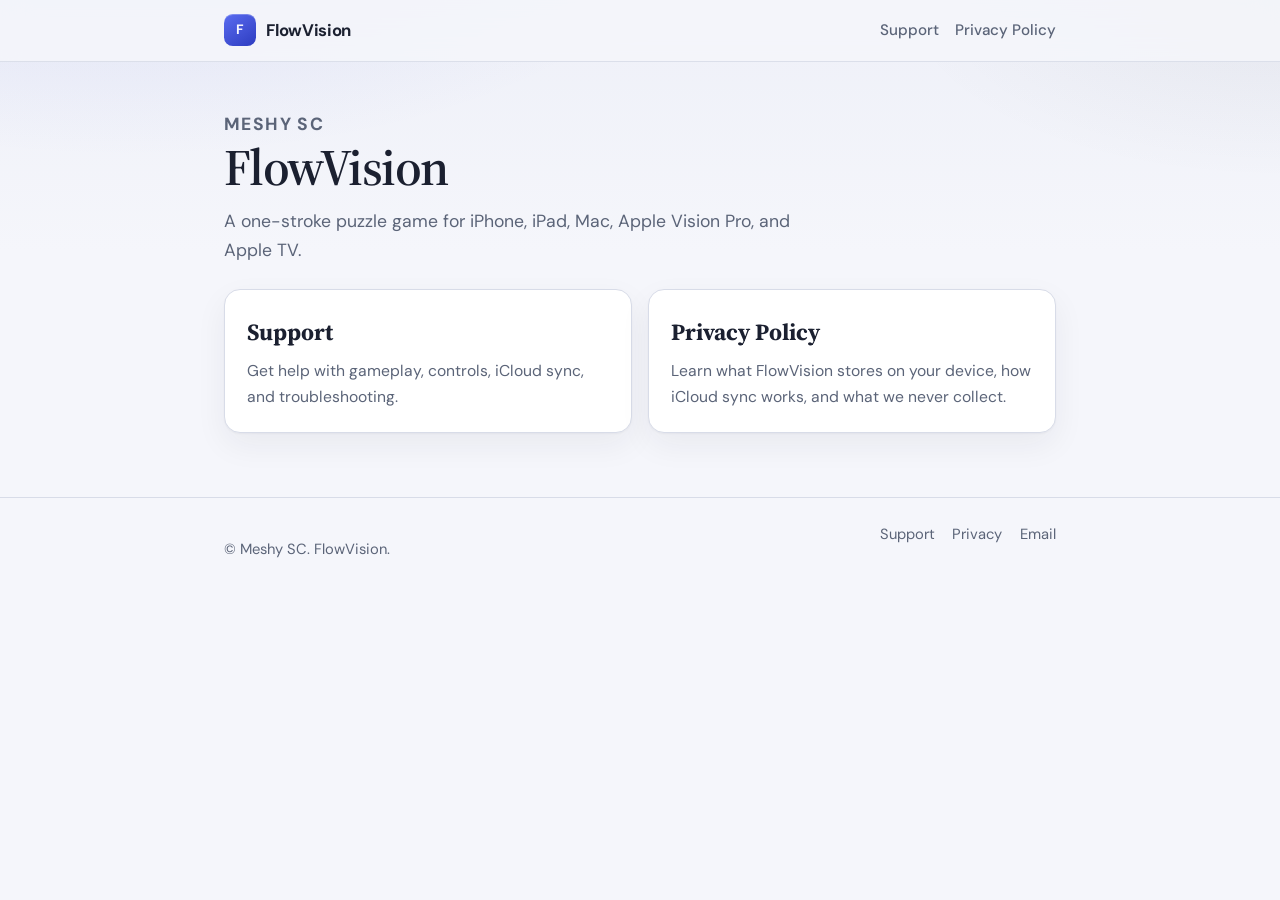
==== docs/index.html @ 8ba5e46c "Add GitHub Pages support and privacy sites for App Store review. Co-authored-by: Cursor <cursoragent" ====
<!DOCTYPE html>
<html lang="en">
<head>
  <meta charset="utf-8">
  <meta name="viewport" content="width=device-width, initial-scale=1">
  <title>FlowVision</title>
  <meta name="description" content="Support and privacy information for FlowVision, a one-stroke puzzle game by Meshy SC.">
  <link rel="preconnect" href="https://fonts.googleapis.com">
  <link rel="preconnect" href="https://fonts.gstatic.com" crossorigin>
  <link href="https://fonts.googleapis.com/css2?family=DM+Sans:ital,opsz,wght@0,9..40,400;0,9..40,500;0,9..40,700;1,9..40,400&family=Source+Serif+4:opsz,wght@8..60,600&display=swap" rel="stylesheet">
  <link rel="stylesheet" href="styles.css">
</head>
<body>
  <header class="site-header">
    <div class="header-inner">
      <a class="brand" href="./">
        <span class="brand-mark" aria-hidden="true">F</span>
        <span>FlowVision</span>
      </a>
      <nav class="nav" aria-label="Primary">
        <a href="support/">Support</a>
        <a href="privacy/">Privacy Policy</a>
      </nav>
    </div>
  </header>

  <main>
    <section class="hero">
      <p class="eyebrow">Meshy SC</p>
      <h1>FlowVision</h1>
      <p>A one-stroke puzzle game for iPhone, iPad, Mac, Apple Vision Pro, and Apple TV.</p>
    </section>

    <div class="card-grid">
      <a class="card" href="support/">
        <h2>Support</h2>
        <p>Get help with gameplay, controls, iCloud sync, and troubleshooting.</p>
      </a>
      <a class="card" href="privacy/">
        <h2>Privacy Policy</h2>
        <p>Learn what FlowVision stores on your device, how iCloud sync works, and what we never collect.</p>
      </a>
    </div>
  </main>

  <footer class="site-footer">
    <div class="footer-inner">
      <p>© Meshy SC. FlowVision.</p>
      <div class="footer-links">
        <a href="support/">Support</a>
        <a href="privacy/">Privacy</a>
        <a href="mailto:davinci.dalhi@gmail.com">Email</a>
      </div>
    </div>
  </footer>
</body>
</html>
---- docs/styles.css ----
:root {
  --bg: #f5f6fb;
  --bg-accent: #eef0f8;
  --surface: #ffffff;
  --ink: #1b2030;
  --muted: #5b6478;
  --line: #d8dce8;
  --accent: #3d4fd8;
  --accent-soft: #e8ebfb;
  --shadow: 0 1px 2px rgba(27, 32, 48, 0.04), 0 12px 32px rgba(27, 32, 48, 0.06);
  --radius: 16px;
  --font: "Source Serif 4", "Iowan Old Style", "Palatino Linotype", Palatino, Georgia, serif;
  --sans: "DM Sans", "Avenir Next", "Segoe UI", sans-serif;
}

*,
*::before,
*::after {
  box-sizing: border-box;
}

html {
  scroll-behavior: smooth;
}

body {
  margin: 0;
  min-height: 100vh;
  color: var(--ink);
  font-family: var(--sans);
  font-size: 1.05rem;
  line-height: 1.65;
  background:
    radial-gradient(ellipse 80% 50% at 10% -10%, rgba(61, 79, 216, 0.10), transparent 55%),
    radial-gradient(ellipse 60% 40% at 100% 0%, rgba(27, 32, 48, 0.05), transparent 50%),
    linear-gradient(180deg, var(--bg-accent) 0%, var(--bg) 28%, var(--bg) 100%);
}

a {
  color: var(--accent);
  text-decoration-thickness: 1px;
  text-underline-offset: 0.18em;
}

a:hover {
  color: #2a38b0;
}

.site-header {
  position: sticky;
  top: 0;
  z-index: 10;
  backdrop-filter: blur(14px);
  background: rgba(245, 246, 251, 0.86);
  border-bottom: 1px solid rgba(216, 220, 232, 0.85);
}

.header-inner,
.footer-inner,
.hero,
.content,
.card-grid {
  width: min(100% - 2rem, 52rem);
  margin-inline: auto;
}

.header-inner {
  display: flex;
  align-items: center;
  justify-content: space-between;
  gap: 1rem;
  padding: 0.9rem 0;
}

.brand {
  display: inline-flex;
  align-items: center;
  gap: 0.65rem;
  color: var(--ink);
  text-decoration: none;
  font-weight: 700;
  letter-spacing: -0.02em;
}

.brand-mark {
  display: grid;
  place-items: center;
  width: 2rem;
  height: 2rem;
  border-radius: 0.55rem;
  background: linear-gradient(145deg, #5a6cf0, #2d3cc0);
  color: #f6f7ff;
  font-size: 0.85rem;
  font-weight: 700;
  box-shadow: inset 0 1px 0 rgba(255, 255, 255, 0.25);
}

.nav {
  display: flex;
  flex-wrap: wrap;
  gap: 0.35rem 1rem;
  font-size: 0.95rem;
}

.nav a {
  color: var(--muted);
  text-decoration: none;
  font-weight: 500;
}

.nav a:hover,
.nav a[aria-current="page"] {
  color: var(--accent);
}

.hero {
  padding: 3rem 0 1.5rem;
}

.eyebrow {
  margin: 0 0 0.75rem;
  color: var(--accent);
  font-size: 0.82rem;
  font-weight: 700;
  letter-spacing: 0.08em;
  text-transform: uppercase;
}

.hero h1 {
  margin: 0 0 0.75rem;
  max-width: 18ch;
  font-family: var(--font);
  font-size: clamp(2.2rem, 5vw, 3.2rem);
  font-weight: 600;
  line-height: 1.1;
  letter-spacing: -0.03em;
}

.hero p {
  margin: 0;
  max-width: 38rem;
  color: var(--muted);
  font-size: 1.1rem;
}

.meta {
  margin-top: 1rem;
  color: var(--muted);
  font-size: 0.95rem;
}

.content {
  padding: 0 0 4rem;
}

.panel {
  background: var(--surface);
  border: 1px solid var(--line);
  border-radius: var(--radius);
  box-shadow: var(--shadow);
  padding: clamp(1.4rem, 3vw, 2.2rem);
}

.panel + .panel {
  margin-top: 1.25rem;
}

.panel h2 {
  margin: 0 0 0.85rem;
  font-family: var(--font);
  font-size: 1.55rem;
  font-weight: 600;
  letter-spacing: -0.02em;
}

.panel h3 {
  margin: 1.4rem 0 0.55rem;
  font-size: 1.05rem;
  font-weight: 700;
}

.panel h3:first-of-type {
  margin-top: 0.4rem;
}

.panel p,
.panel li {
  color: #2a3144;
}

.panel p:first-of-type {
  margin-top: 0;
}

.panel ul,
.panel ol {
  margin: 0.6rem 0 0;
  padding-left: 1.2rem;
}

.panel li + li {
  margin-top: 0.35rem;
}

.email {
  display: inline-block;
  margin: 0.35rem 0 0.75rem;
  padding: 0.55rem 0.9rem;
  border-radius: 999px;
  background: var(--accent-soft);
  color: var(--accent);
  font-weight: 700;
  text-decoration: none;
}

.email:hover {
  background: #d9def8;
}

.faq details {
  border-top: 1px solid var(--line);
  padding: 0.95rem 0;
}

.faq details:first-of-type {
  border-top: 0;
  padding-top: 0;
}

.faq summary {
  cursor: pointer;
  list-style: none;
  font-weight: 650;
  color: var(--ink);
}

.faq summary::-webkit-details-marker {
  display: none;
}

.faq summary::after {
  content: "+";
  float: right;
  color: var(--accent);
  font-weight: 700;
}

.faq details[open] summary::after {
  content: "–";
}

.faq details p,
.faq details ul,
.faq details ol {
  margin: 0.65rem 0 0;
  color: var(--muted);
}

.faq details li {
  color: var(--muted);
}

.card-grid {
  display: grid;
  grid-template-columns: repeat(auto-fit, minmax(15rem, 1fr));
  gap: 1rem;
  padding: 0 0 4rem;
}

.card {
  display: block;
  padding: 1.4rem 1.35rem;
  border: 1px solid var(--line);
  border-radius: var(--radius);
  background: var(--surface);
  box-shadow: var(--shadow);
  color: inherit;
  text-decoration: none;
  transition: transform 0.2s ease, border-color 0.2s ease;
}

.card:hover {
  transform: translateY(-2px);
  border-color: #b8c0e8;
  color: inherit;
}

.card h2 {
  margin: 0 0 0.45rem;
  font-family: var(--font);
  font-size: 1.45rem;
}

.card p {
  margin: 0;
  color: var(--muted);
  font-size: 0.98rem;
}

.table-wrap {
  overflow-x: auto;
  margin-top: 0.75rem;
}

table {
  width: 100%;
  border-collapse: collapse;
  font-size: 0.98rem;
}

th,
td {
  padding: 0.7rem 0.75rem;
  border: 1px solid var(--line);
  text-align: left;
  vertical-align: top;
}

th {
  background: var(--accent-soft);
  font-weight: 700;
}

.site-footer {
  border-top: 1px solid var(--line);
  padding: 1.5rem 0 2.5rem;
  color: var(--muted);
  font-size: 0.92rem;
}

.footer-inner {
  display: flex;
  flex-wrap: wrap;
  justify-content: space-between;
  gap: 0.75rem 1.5rem;
}

.footer-links {
  display: flex;
  flex-wrap: wrap;
  gap: 0.85rem 1.1rem;
}

.footer-links a {
  color: var(--muted);
  text-decoration: none;
}

.footer-links a:hover {
  color: var(--accent);
}

@media (max-width: 640px) {
  .header-inner {
    align-items: flex-start;
    flex-direction: column;
  }

  .hero {
    padding-top: 2.2rem;
  }
}
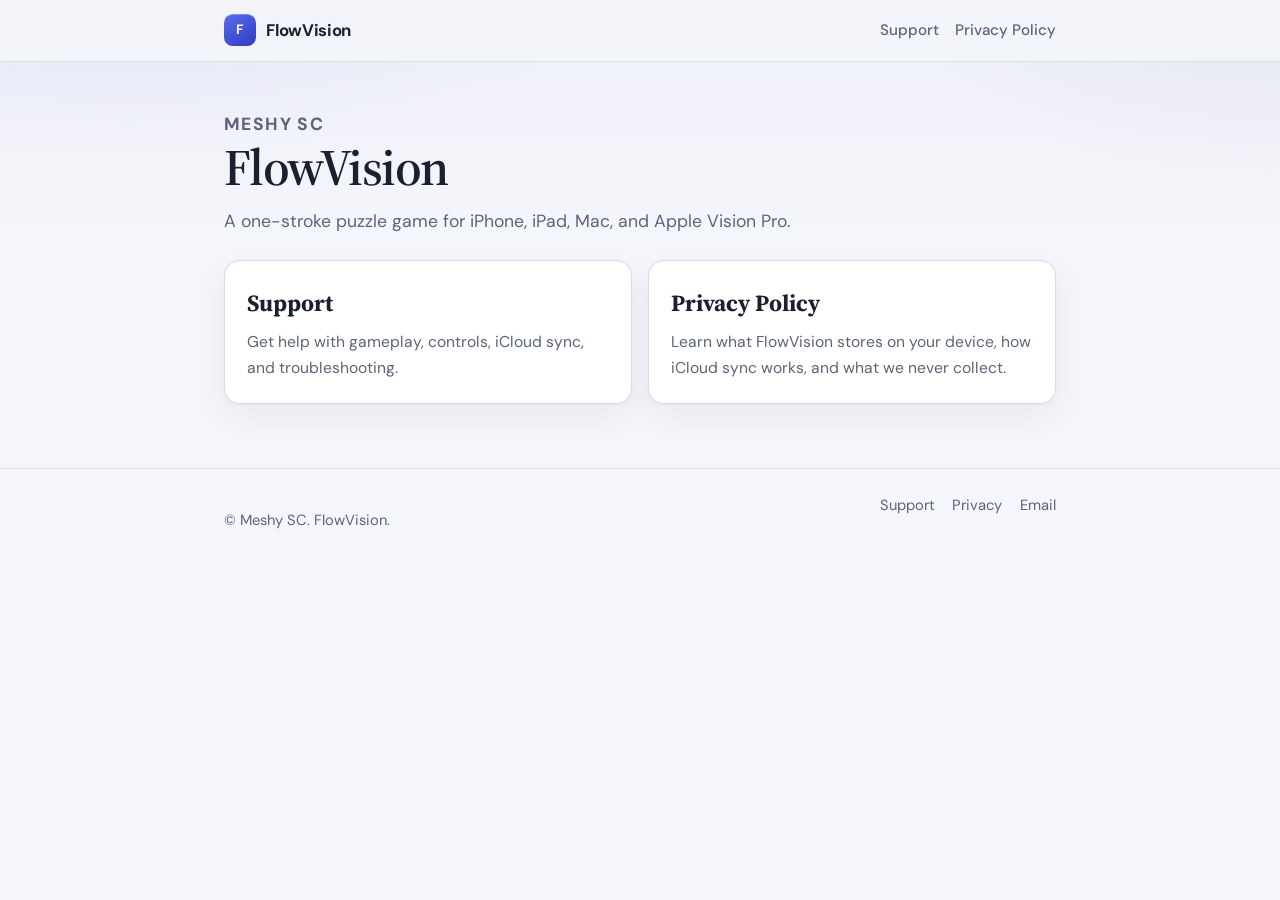
==== commit e1ea6750: "Remove Apple TV privacy pages and mentions. Co-authored-by: Cursor <cursoragent@cursor.com>" ====
--- a/docs/index.html
+++ b/docs/index.html
@@ -28,7 +28,7 @@
     <section class="hero">
       <p class="eyebrow">Meshy SC</p>
       <h1>FlowVision</h1>
-      <p>A one-stroke puzzle game for iPhone, iPad, Mac, Apple Vision Pro, and Apple TV.</p>
+      <p>A one-stroke puzzle game for iPhone, iPad, Mac, and Apple Vision Pro.</p>
     </section>
 
     <div class="card-grid">
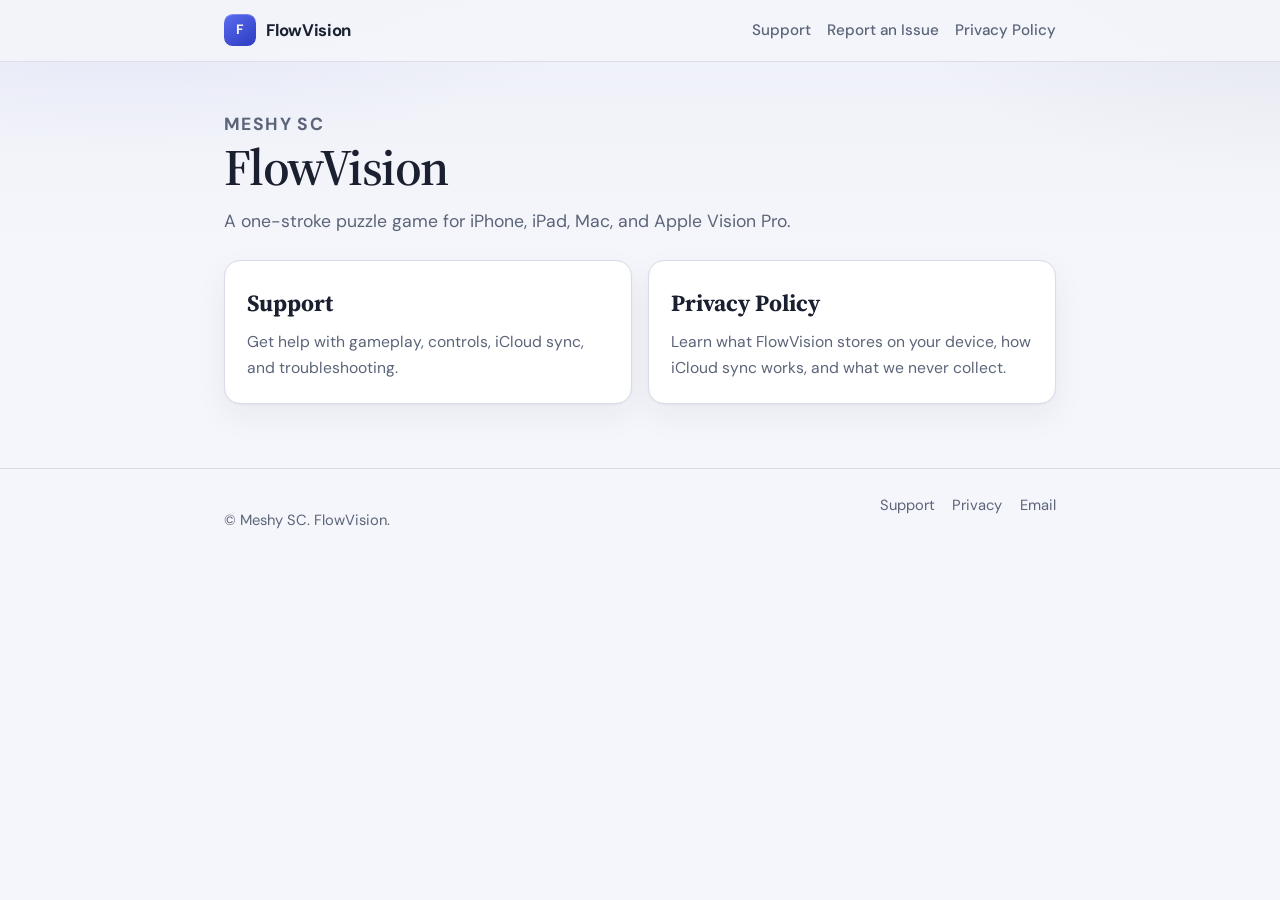
==== commit 2f4a8a9e: "Put the GitHub Issues form at the top of the support pages. Co-authored-by: Cursor <cursoragent@curs" ====
--- a/docs/index.html
+++ b/docs/index.html
@@ -19,6 +19,7 @@
       </a>
       <nav class="nav" aria-label="Primary">
         <a href="support/">Support</a>
+        <a href="https://github.com/Meshy-SC/FlowVision/issues/new">Report an Issue</a>
         <a href="privacy/">Privacy Policy</a>
       </nav>
     </div>
--- a/docs/styles.css
+++ b/docs/styles.css
@@ -217,6 +217,22 @@
   background: #d9def8;
 }
 
+.button {
+  display: inline-block;
+  margin: 0.35rem 0 0.75rem;
+  padding: 0.7rem 1.15rem;
+  border-radius: 999px;
+  background: var(--accent);
+  color: #f6f7ff;
+  font-weight: 700;
+  text-decoration: none;
+}
+
+.button:hover {
+  background: #2a38b0;
+  color: #f6f7ff;
+}
+
 .faq details {
   border-top: 1px solid var(--line);
   padding: 0.95rem 0;
